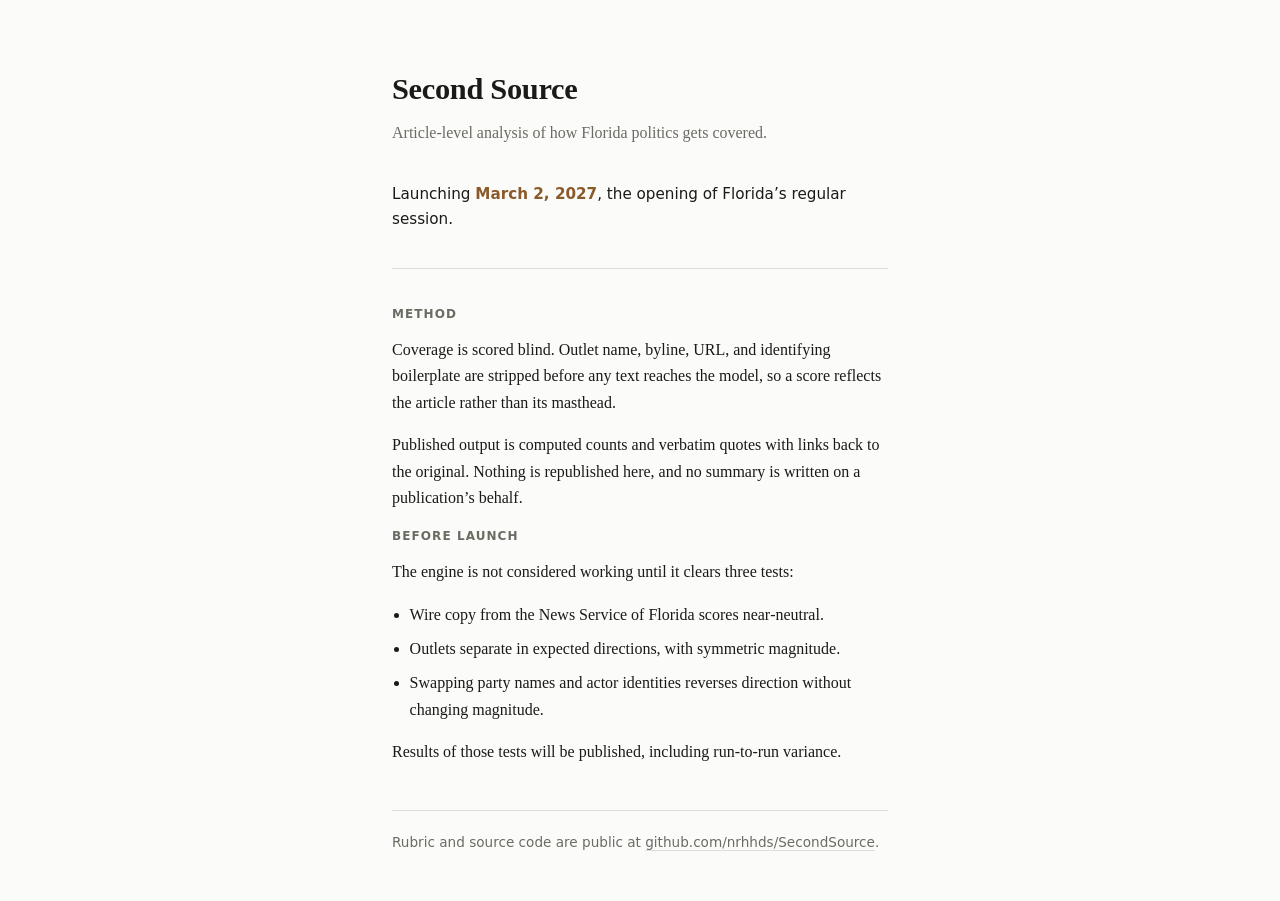
==== public/index.html @ d098f794 "Add holding page and static build config Vercel auto-detected the repo as a Python project and faile" ====
<!doctype html>
<html lang="en">
<head>
<meta charset="utf-8">
<meta name="viewport" content="width=device-width, initial-scale=1">
<title>Second Source</title>
<meta name="description" content="Article-level analysis of how Florida politics gets covered. Launching March 2, 2027.">
<style>
  :root {
    --bg: #fbfbf9;
    --fg: #1a1a18;
    --muted: #6b6b63;
    --rule: #dedcd4;
    --accent: #8a5a2b;
  }
  @media (prefers-color-scheme: dark) {
    :root {
      --bg: #16161a;
      --fg: #ececea;
      --muted: #9a9a93;
      --rule: #2e2e34;
      --accent: #d3a26a;
    }
  }
  * { box-sizing: border-box; }
  body {
    margin: 0;
    background: var(--bg);
    color: var(--fg);
    font: 16px/1.65 ui-serif, Georgia, "Times New Roman", serif;
    -webkit-font-smoothing: antialiased;
  }
  main {
    max-width: 34rem;
    margin: 0 auto;
    padding: 4rem 1.5rem 3rem;
  }
  h1 {
    font-size: 1.9rem;
    letter-spacing: -0.01em;
    margin: 0 0 0.35rem;
  }
  .tagline {
    color: var(--muted);
    margin: 0 0 2.25rem;
  }
  hr {
    border: 0;
    border-top: 1px solid var(--rule);
    margin: 2.25rem 0;
  }
  h2 {
    font-size: 0.75rem;
    font-family: ui-sans-serif, system-ui, sans-serif;
    text-transform: uppercase;
    letter-spacing: 0.09em;
    color: var(--muted);
    margin: 0 0 0.75rem;
    font-weight: 600;
  }
  p { margin: 0 0 1rem; }
  ul { margin: 0 0 1rem; padding-left: 1.1rem; }
  li { margin-bottom: 0.5rem; }
  .launch {
    font-family: ui-sans-serif, system-ui, sans-serif;
    font-size: 0.95rem;
  }
  .launch strong { color: var(--accent); }
  footer {
    margin-top: 2.75rem;
    padding-top: 1.25rem;
    border-top: 1px solid var(--rule);
    font-family: ui-sans-serif, system-ui, sans-serif;
    font-size: 0.85rem;
    color: var(--muted);
  }
  a { color: inherit; text-decoration-color: var(--rule); text-underline-offset: 3px; }
  a:hover { text-decoration-color: var(--accent); }
</style>
</head>
<body>
<main>
  <h1>Second Source</h1>
  <p class="tagline">Article-level analysis of how Florida politics gets covered.</p>

  <p class="launch">Launching <strong>March 2, 2027</strong>, the opening of Florida&rsquo;s regular session.</p>

  <hr>

  <h2>Method</h2>
  <p>
    Coverage is scored blind. Outlet name, byline, URL, and identifying
    boilerplate are stripped before any text reaches the model, so a score
    reflects the article rather than its masthead.
  </p>
  <p>
    Published output is computed counts and verbatim quotes with links back to
    the original. Nothing is republished here, and no summary is written on a
    publication&rsquo;s behalf.
  </p>

  <h2>Before launch</h2>
  <p>The engine is not considered working until it clears three tests:</p>
  <ul>
    <li>Wire copy from the News Service of Florida scores near&#8209;neutral.</li>
    <li>Outlets separate in expected directions, with symmetric magnitude.</li>
    <li>Swapping party names and actor identities reverses direction without changing magnitude.</li>
  </ul>
  <p>Results of those tests will be published, including run&#8209;to&#8209;run variance.</p>

  <footer>
    Rubric and source code are public at
    <a href="https://github.com/nrhhds/SecondSource">github.com/nrhhds/SecondSource</a>.
  </footer>
</main>
</body>
</html>
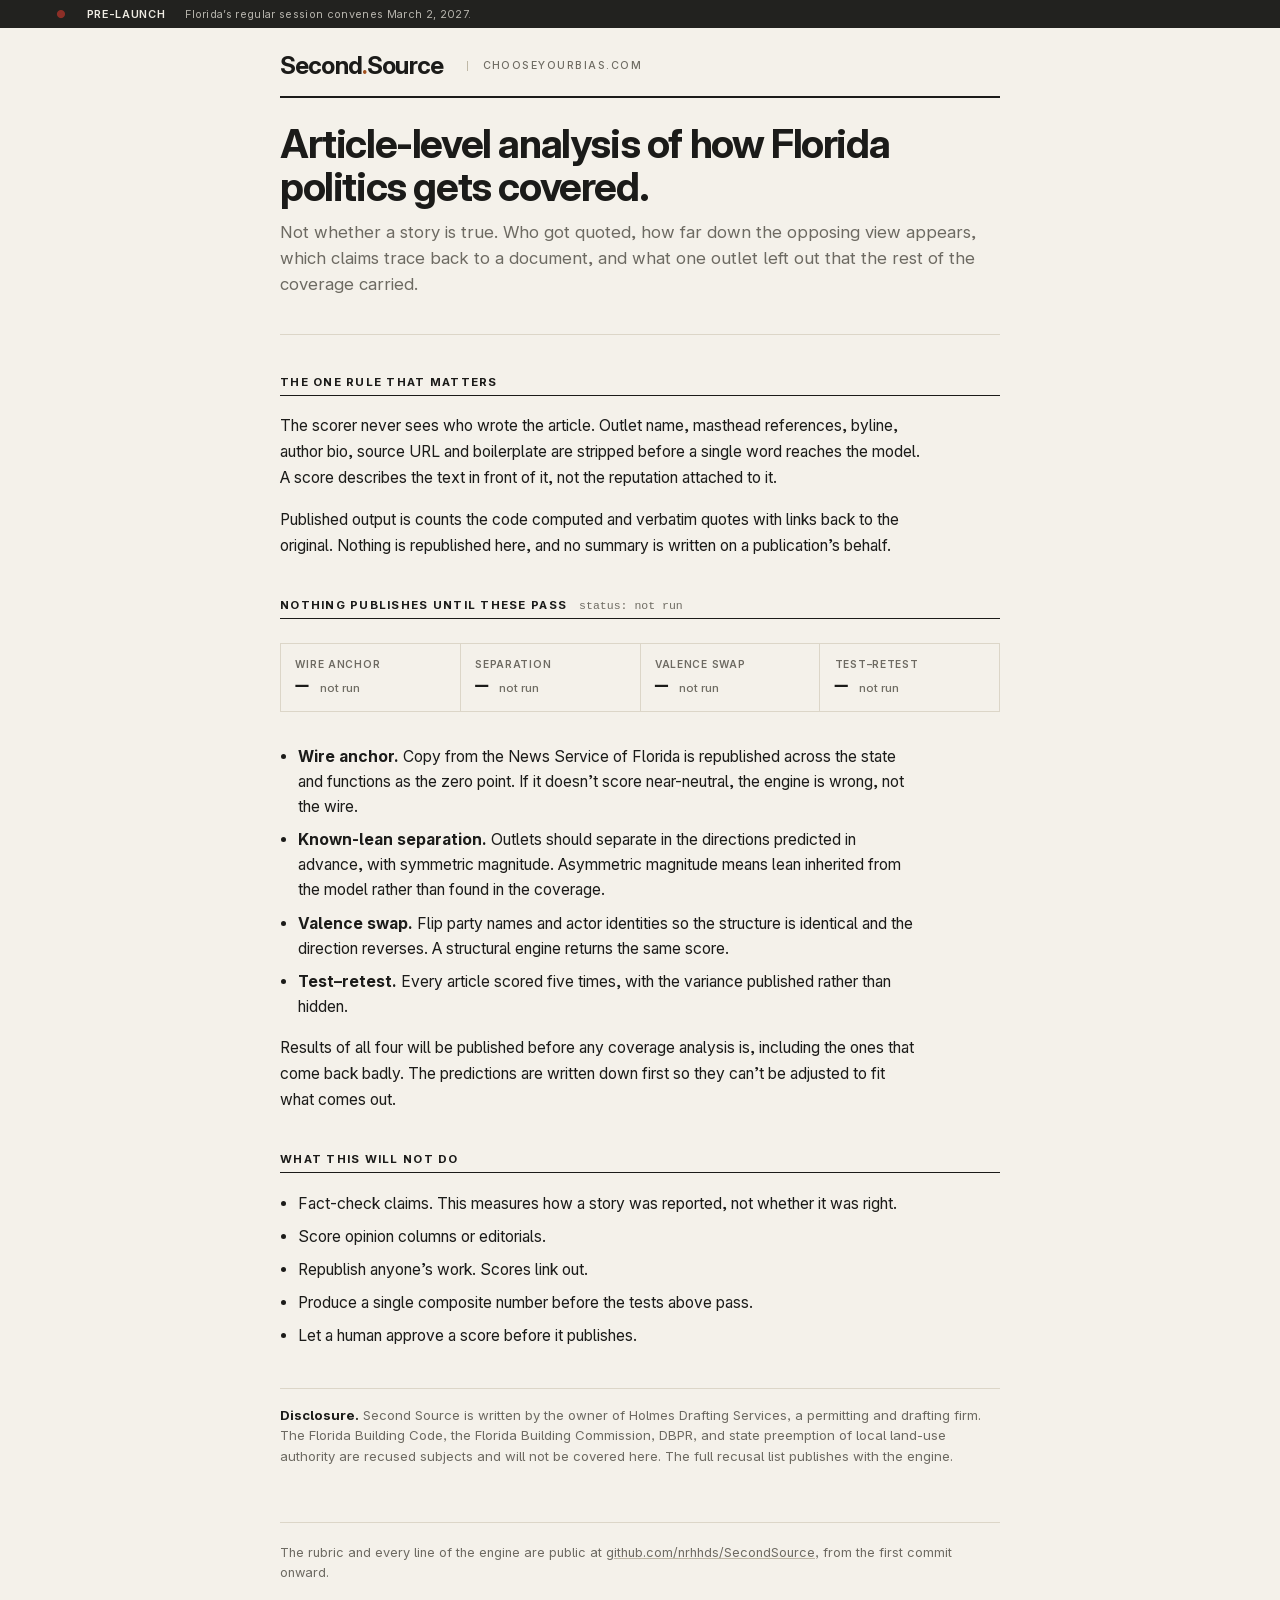
==== commit f8676816: "Redesign the site and add static generation Holding page rebuilt in a new design system: Inter self-" ====
--- a/public/index.html
+++ b/public/index.html
@@ -4,114 +4,108 @@
 <meta charset="utf-8">
 <meta name="viewport" content="width=device-width, initial-scale=1">
 <title>Second Source</title>
-<meta name="description" content="Article-level analysis of how Florida politics gets covered. Launching March 2, 2027.">
-<style>
-  :root {
-    --bg: #fbfbf9;
-    --fg: #1a1a18;
-    --muted: #6b6b63;
-    --rule: #dedcd4;
-    --accent: #8a5a2b;
-  }
-  @media (prefers-color-scheme: dark) {
-    :root {
-      --bg: #16161a;
-      --fg: #ececea;
-      --muted: #9a9a93;
-      --rule: #2e2e34;
-      --accent: #d3a26a;
-    }
-  }
-  * { box-sizing: border-box; }
-  body {
-    margin: 0;
-    background: var(--bg);
-    color: var(--fg);
-    font: 16px/1.65 ui-serif, Georgia, "Times New Roman", serif;
-    -webkit-font-smoothing: antialiased;
-  }
-  main {
-    max-width: 34rem;
-    margin: 0 auto;
-    padding: 4rem 1.5rem 3rem;
-  }
-  h1 {
-    font-size: 1.9rem;
-    letter-spacing: -0.01em;
-    margin: 0 0 0.35rem;
-  }
-  .tagline {
-    color: var(--muted);
-    margin: 0 0 2.25rem;
-  }
-  hr {
-    border: 0;
-    border-top: 1px solid var(--rule);
-    margin: 2.25rem 0;
-  }
-  h2 {
-    font-size: 0.75rem;
-    font-family: ui-sans-serif, system-ui, sans-serif;
-    text-transform: uppercase;
-    letter-spacing: 0.09em;
-    color: var(--muted);
-    margin: 0 0 0.75rem;
-    font-weight: 600;
-  }
-  p { margin: 0 0 1rem; }
-  ul { margin: 0 0 1rem; padding-left: 1.1rem; }
-  li { margin-bottom: 0.5rem; }
-  .launch {
-    font-family: ui-sans-serif, system-ui, sans-serif;
-    font-size: 0.95rem;
-  }
-  .launch strong { color: var(--accent); }
-  footer {
-    margin-top: 2.75rem;
-    padding-top: 1.25rem;
-    border-top: 1px solid var(--rule);
-    font-family: ui-sans-serif, system-ui, sans-serif;
-    font-size: 0.85rem;
-    color: var(--muted);
-  }
-  a { color: inherit; text-decoration-color: var(--rule); text-underline-offset: 3px; }
-  a:hover { text-decoration-color: var(--accent); }
-</style>
+<meta name="description" content="Article-level analysis of how Florida politics gets covered. Coverage is scored blind. Launching March 2, 2027.">
+<meta property="og:title" content="Second Source">
+<meta property="og:description" content="Article-level analysis of how Florida politics gets covered. Coverage is scored blind.">
+<meta property="og:type" content="website">
+<meta property="og:url" content="https://chooseyourbias.com/">
+<link rel="stylesheet" href="style.css">
 </head>
 <body>
-<main>
-  <h1>Second Source</h1>
-  <p class="tagline">Article-level analysis of how Florida politics gets covered.</p>
 
-  <p class="launch">Launching <strong>March 2, 2027</strong>, the opening of Florida&rsquo;s regular session.</p>
+<div class="topbar">
+  <div class="in">
+    <span class="dot">●</span>
+    <span>Pre-launch</span>
+    <span class="fill quiet">Florida&rsquo;s regular session convenes March 2, 2027.</span>
+  </div>
+</div>
 
-  <hr>
+<div class="shell shell--narrow">
 
-  <h2>Method</h2>
-  <p>
-    Coverage is scored blind. Outlet name, byline, URL, and identifying
-    boilerplate are stripped before any text reaches the model, so a score
-    reflects the article rather than its masthead.
-  </p>
-  <p>
-    Published output is computed counts and verbatim quotes with links back to
-    the original. Nothing is republished here, and no summary is written on a
-    publication&rsquo;s behalf.
-  </p>
+  <header class="masthead">
+    <span class="wordmark">Second<span>.</span>Source</span>
+    <span class="domain">chooseyourbias.com</span>
+  </header>
 
-  <h2>Before launch</h2>
-  <p>The engine is not considered working until it clears three tests:</p>
-  <ul>
-    <li>Wire copy from the News Service of Florida scores near&#8209;neutral.</li>
-    <li>Outlets separate in expected directions, with symmetric magnitude.</li>
-    <li>Swapping party names and actor identities reverses direction without changing magnitude.</li>
-  </ul>
-  <p>Results of those tests will be published, including run&#8209;to&#8209;run variance.</p>
+  <div class="hero">
+    <h1>Article-level analysis of how Florida politics gets covered.</h1>
+    <p>Not whether a story is true. Who got quoted, how far down the opposing
+      view appears, which claims trace back to a document, and what one outlet
+      left out that the rest of the coverage carried.</p>
+  </div>
 
-  <footer>
-    Rubric and source code are public at
-    <a href="https://github.com/nrhhds/SecondSource">github.com/nrhhds/SecondSource</a>.
+  <div class="sec"><h2>The one rule that matters</h2></div>
+  <div class="prose">
+    <p>
+      The scorer never sees who wrote the article. Outlet name, masthead
+      references, byline, author bio, source URL and boilerplate are stripped
+      before a single word reaches the model. A score describes the text in front
+      of it, not the reputation attached to it.
+    </p>
+    <p>
+      Published output is counts the code computed and verbatim quotes with links
+      back to the original. Nothing is republished here, and no summary is written
+      on a publication&rsquo;s behalf.
+    </p>
+  </div>
+
+  <div class="sec"><h2>Nothing publishes until these pass</h2><span class="count">status: not run</span></div>
+
+  <div class="statrow">
+    <div><div class="k">Wire anchor</div><div class="v">&mdash; <small>not run</small></div></div>
+    <div><div class="k">Separation</div><div class="v">&mdash; <small>not run</small></div></div>
+    <div><div class="k">Valence swap</div><div class="v">&mdash; <small>not run</small></div></div>
+    <div><div class="k">Test&ndash;retest</div><div class="v">&mdash; <small>not run</small></div></div>
+  </div>
+
+  <div class="prose">
+    <ul>
+      <li><strong>Wire anchor.</strong> Copy from the News Service of Florida is
+        republished across the state and functions as the zero point. If it
+        doesn&rsquo;t score near-neutral, the engine is wrong, not the wire.</li>
+      <li><strong>Known-lean separation.</strong> Outlets should separate in the
+        directions predicted in advance, with symmetric magnitude. Asymmetric
+        magnitude means lean inherited from the model rather than found in the
+        coverage.</li>
+      <li><strong>Valence swap.</strong> Flip party names and actor identities so
+        the structure is identical and the direction reverses. A structural engine
+        returns the same score.</li>
+      <li><strong>Test&ndash;retest.</strong> Every article scored five times, with
+        the variance published rather than hidden.</li>
+    </ul>
+    <p>
+      Results of all four will be published before any coverage analysis is,
+      including the ones that come back badly. The predictions are written down
+      first so they can&rsquo;t be adjusted to fit what comes out.
+    </p>
+  </div>
+
+  <div class="sec"><h2>What this will not do</h2></div>
+  <div class="prose">
+    <ul>
+      <li>Fact-check claims. This measures how a story was reported, not whether it was right.</li>
+      <li>Score opinion columns or editorials.</li>
+      <li>Republish anyone&rsquo;s work. Scores link out.</li>
+      <li>Produce a single composite number before the tests above pass.</li>
+      <li>Let a human approve a score before it publishes.</li>
+    </ul>
+  </div>
+
+  <div class="disclosure">
+    <b>Disclosure.</b> Second Source is written by the owner of Holmes Drafting
+    Services, a permitting and drafting firm. The Florida Building Code, the
+    Florida Building Commission, DBPR, and state preemption of local land-use
+    authority are recused subjects and will not be covered here. The full recusal
+    list publishes with the engine.
+  </div>
+
+  <footer class="foot">
+    The rubric and every line of the engine are public at
+    <a href="https://github.com/nrhhds/SecondSource">github.com/nrhhds/SecondSource</a>,
+    from the first commit onward.
   </footer>
-</main>
+
+</div>
 </body>
 </html>
--- a/public/style.css
+++ b/public/style.css
@@ -0,0 +1,489 @@
+/* Second Source — prototype stylesheet, v2
+   Reference points: Ground News (measurement bar + stat line under every
+   headline), The Hill (dense wide grid, small heavy headlines, ink not black),
+   TheBlaze (warm paper canvas, grotesk sans, tight negative tracking).
+
+   Rules taken from all three: sans-serif everywhere, zero border-radius, flat —
+   no shadows or boxes, hairline rules do the separating.
+
+   One deliberate departure: blue/red is reserved for the political axis, which
+   here appears only on the calibration page where lean is the thing being
+   tested. Article-level sides are "for the bill / against the bill" and get
+   slate and ochre. Ground News does the same thing with its tan accent. */
+
+/* Inter v4.1, self-hosted. SIL Open Font License — fonts/OFL.txt.
+   Self-hosted rather than CDN: no third-party request from a site whose whole
+   argument is that it doesn't hand readers off to anyone. */
+@font-face {
+  font-family: "InterVariable";
+  font-style: normal;
+  font-weight: 100 900;
+  font-display: swap;
+  src: url("fonts/InterVariable.woff2") format("woff2");
+}
+@font-face {
+  font-family: "InterVariable";
+  font-style: italic;
+  font-weight: 100 900;
+  font-display: swap;
+  src: url("fonts/InterVariable-Italic.woff2") format("woff2");
+}
+
+:root {
+  --paper: #f4f1ea;
+  --paper-2: #eae5d9;
+  --ink: #1b1b19;
+  --muted: #6d6a62;
+  --faint: #6f6c63;
+  --rule: #dcd6c8;
+  --rule-hard: #bfb8a6;
+  --panel: #ece7db;
+  --invert: #22221f;
+  --invert-fg: #efece3;
+
+  --accent: #a3521f;
+  --mark: #f0dfbe;
+
+  --side-a: #3c5c6b;
+  --side-b: #a3521f;
+
+  --left: #204986;
+  --right: #802727;
+  --center: #b3ac9c;
+
+  --flag: #8c2f27;
+
+  --sans: "InterVariable", "Inter", "Segoe UI Variable Text", "Segoe UI",
+          -apple-system, system-ui, Helvetica, Arial, sans-serif;
+  --mono: ui-monospace, "Cascadia Mono", "SF Mono", Consolas, monospace;
+}
+
+@media (prefers-color-scheme: dark) {
+  :root {
+    --paper: #1c1c1a;
+    --paper-2: #232320;
+    --ink: #edeae2;
+    --muted: #9d998f;
+    --faint: #948f85;
+    --rule: #35342f;
+    --rule-hard: #4c4a43;
+    --panel: #232320;
+    --invert: #edeae2;
+    --invert-fg: #1c1c1a;
+
+    --accent: #e0a465;
+    --mark: #3d3225;
+
+    --side-a: #86aec1;
+    --side-b: #e0a465;
+
+    --left: #6f96cf;
+    --right: #c96f66;
+    --center: #55534b;
+
+    --flag: #d1665c;
+  }
+}
+
+* { box-sizing: border-box; }
+html { -webkit-text-size-adjust: 100%; }
+
+body {
+  margin: 0;
+  background: var(--paper);
+  color: var(--ink);
+  font: 400 15px/1.55 var(--sans);
+  -webkit-font-smoothing: antialiased;
+  font-optical-sizing: auto;
+  /* cv05: lowercase l with a tail — disambiguates l/1/I in bill numbers and counts */
+  font-feature-settings: "cv05" 1, "ss03" 1;
+}
+
+a { color: inherit; text-decoration: none; }
+a:hover { text-decoration: underline; text-decoration-thickness: 1px; text-underline-offset: 2px; }
+
+/* ---------- top strip ---------- */
+
+.topbar {
+  background: var(--invert);
+  color: var(--invert-fg);
+  font: 600 0.68rem/1 var(--sans);
+  letter-spacing: 0.06em;
+  text-transform: uppercase;
+  padding: 0.55rem 0;
+}
+.topbar .in {
+  max-width: 76rem; margin: 0 auto; padding: 0 1.5rem;
+  display: flex; flex-wrap: wrap; gap: 0.4rem 1.25rem; align-items: center;
+}
+.topbar .dot { color: var(--flag); }
+.topbar .fill { flex: 1 1 auto; }
+.topbar .quiet { font-weight: 400; letter-spacing: 0.03em; text-transform: none; opacity: 0.72; }
+
+/* ---------- shell ---------- */
+
+.shell { max-width: 76rem; margin: 0 auto; padding: 0 1.5rem 5rem; }
+.shell--narrow { max-width: 48rem; }
+
+/* ---------- masthead ---------- */
+
+.masthead {
+  display: flex; align-items: center; flex-wrap: wrap;
+  gap: 0.5rem 1.5rem;
+  padding: 1.6rem 0 1.1rem;
+  border-bottom: 2px solid var(--ink);
+}
+.wordmark {
+  font: 700 1.5rem/1 var(--sans);
+  letter-spacing: -0.035em;
+}
+.wordmark span { color: var(--accent); }
+.domain {
+  font: 500 0.66rem/1 var(--sans);
+  letter-spacing: 0.14em; text-transform: uppercase; color: var(--faint);
+  padding-left: 0.9rem; border-left: 1px solid var(--rule-hard);
+}
+.masthead nav {
+  margin-left: auto; display: flex; gap: 1.4rem;
+  font: 600 0.78rem/1 var(--sans); letter-spacing: -0.005em;
+}
+.masthead nav a { color: var(--muted); padding-bottom: 0.15rem; }
+.masthead nav a:hover { color: var(--ink); text-decoration: none; }
+.masthead nav a[aria-current] { color: var(--ink); box-shadow: 0 2px 0 var(--accent); }
+
+/* ---------- status banner ---------- */
+
+.status {
+  border-bottom: 1px solid var(--rule);
+  padding: 0.8rem 0;
+  font: 0.82rem/1.5 var(--sans);
+  color: var(--muted);
+  display: flex; flex-wrap: wrap; gap: 0.3rem 0.7rem; align-items: baseline;
+}
+.status b {
+  font: 700 0.66rem/1.4 var(--sans); letter-spacing: 0.08em; text-transform: uppercase;
+  background: var(--accent); color: var(--paper); padding: 0.22rem 0.4rem;
+}
+@media (prefers-color-scheme: dark) { .status b { color: #1c1c1a; } }
+.status a { color: var(--ink); text-decoration: underline; text-decoration-color: var(--rule-hard); }
+
+/* ---------- section headers ---------- */
+
+.sec {
+  display: flex; align-items: baseline; gap: 0.75rem;
+  border-bottom: 1px solid var(--ink);
+  padding-bottom: 0.4rem; margin: 2.6rem 0 1.1rem;
+}
+.sec h2 {
+  font: 700 0.72rem/1 var(--sans); letter-spacing: 0.11em; text-transform: uppercase;
+  margin: 0;
+}
+.sec .more { margin-left: auto; font: 500 0.72rem/1 var(--sans); color: var(--muted); }
+.sec .count { font: 500 0.72rem/1 var(--mono); color: var(--faint); }
+
+/* ---------- grid ---------- */
+
+.cols { display: grid; grid-template-columns: 1fr 19rem; gap: 0 3rem; align-items: start; }
+.cards { display: grid; grid-template-columns: 1fr 1fr; gap: 0 2rem; }
+.rail { border-left: 1px solid var(--rule); padding-left: 2rem; }
+
+/* ---------- headlines ---------- */
+
+.hero { padding: 1.6rem 0 1.4rem; border-bottom: 1px solid var(--rule); }
+.hero h1 {
+  font: 700 2.5rem/1.06 var(--sans); letter-spacing: -0.035em; margin: 0 0 0.7rem;
+}
+.hero p { font-size: 1.05rem; color: var(--muted); margin: 0 0 0.9rem; max-width: 44rem; }
+
+.kicker {
+  font: 700 0.66rem/1 var(--sans); letter-spacing: 0.11em; text-transform: uppercase;
+  color: var(--accent); display: block; margin-bottom: 0.6rem;
+}
+
+h1.page { font: 700 2.1rem/1.08 var(--sans); letter-spacing: -0.035em; margin: 1.8rem 0 0.7rem; }
+h1.page.sm { font-size: 1.7rem; }
+
+.card { padding: 1.15rem 0; border-bottom: 1px solid var(--rule); }
+.card h3 { font: 600 1.06rem/1.25 var(--sans); letter-spacing: -0.017em; margin: 0 0 0.5rem; }
+.card--lead h3 { font-size: 1.3rem; letter-spacing: -0.022em; }
+
+.meta {
+  font: 500 0.72rem/1.5 var(--sans); color: var(--muted);
+  display: flex; flex-wrap: wrap; gap: 0.1rem 0.45rem; align-items: baseline;
+}
+.meta .outlet { font-weight: 600; color: var(--ink); }
+.meta .sep { color: var(--rule-hard); }
+.stamp { font: 0.68rem/1.5 var(--mono); color: var(--faint); letter-spacing: -0.01em; }
+
+.tag {
+  font: 600 0.62rem/1 var(--sans); letter-spacing: 0.07em; text-transform: uppercase;
+  border: 1px solid var(--rule-hard); color: var(--muted);
+  padding: 0.22rem 0.34rem; white-space: nowrap;
+}
+.tag--anchor { border-color: var(--accent); color: var(--accent); }
+.tag--out { border-style: dashed; }
+
+/* ---------- the measurement bar (signature component) ---------- */
+
+.mbar {
+  display: flex; height: 8px; margin: 0.75rem 0 0.4rem;
+  background: var(--rule); overflow: hidden;
+}
+.mbar i { display: block; height: 100%; }
+.mbar .a { background: var(--side-a); }
+.mbar .b { background: var(--side-b); }
+.mbar .n { background: var(--center); }
+.mbar .l { background: var(--left); }
+.mbar .r { background: var(--right); }
+.mbar--tall { height: 12px; }
+.mbar--tiny { height: 5px; margin: 0.5rem 0 0.3rem; }
+
+.mstat {
+  font: 500 0.72rem/1.5 var(--sans); color: var(--muted);
+  display: flex; flex-wrap: wrap; gap: 0.1rem 0.9rem;
+}
+.mstat b { font-weight: 700; color: var(--ink); }
+.mstat .sw::before {
+  content: ""; display: inline-block; width: 8px; height: 8px; margin-right: 0.35rem;
+}
+.mstat .sw.a::before { background: var(--side-a); }
+.mstat .sw.b::before { background: var(--side-b); }
+.mstat .sw.n::before { background: var(--center); }
+.mstat .sw.l::before { background: var(--left); }
+.mstat .sw.r::before { background: var(--right); }
+
+/* numeric readout row under a headline */
+.readout {
+  display: flex; flex-wrap: wrap; gap: 0.35rem 1.35rem; margin-top: 0.6rem;
+  font: 500 0.7rem/1.4 var(--sans); color: var(--muted);
+}
+.readout b {
+  display: block; font: 700 0.95rem/1.2 var(--mono); font-variant-numeric: tabular-nums;
+  color: var(--ink); letter-spacing: -0.03em;
+}
+.readout .flagged b { color: var(--flag); }
+
+/* big stat strip */
+.statrow {
+  display: grid; grid-template-columns: repeat(auto-fit, minmax(7.5rem, 1fr));
+  gap: 1px; background: var(--rule); border: 1px solid var(--rule);
+  margin: 1.5rem 0 2rem;
+}
+.statrow > div { background: var(--paper); padding: 0.85rem 0.9rem; }
+.statrow .k {
+  font: 600 0.64rem/1.3 var(--sans); letter-spacing: 0.07em; text-transform: uppercase;
+  color: var(--muted); margin-bottom: 0.3rem;
+}
+.statrow .v {
+  font: 700 1.35rem/1 var(--mono); font-variant-numeric: tabular-nums; letter-spacing: -0.04em;
+}
+.statrow .v small { font: 500 0.72rem/1 var(--sans); color: var(--faint); letter-spacing: 0; }
+
+/* ---------- outlet comparison (the Ground News move) ---------- */
+
+.compare { border-top: 1px solid var(--ink); }
+.crow {
+  display: grid; grid-template-columns: 11rem 1fr 9rem;
+  gap: 0 1.5rem; padding: 1.05rem 0; border-bottom: 1px solid var(--rule);
+  align-items: start;
+}
+.crow .who { display: flex; flex-direction: column; gap: 0.3rem; align-items: flex-start; }
+.crow .who b { font: 700 0.82rem/1.25 var(--sans); letter-spacing: -0.012em; }
+.crow .hed { font: 500 1.02rem/1.3 var(--sans); letter-spacing: -0.014em; }
+.crow .hed .sub { display: block; margin-top: 0.4rem; }
+.crow .fig { text-align: right; }
+.crow .fig b {
+  font: 700 1.1rem/1 var(--mono); font-variant-numeric: tabular-nums; letter-spacing: -0.04em;
+  display: block;
+}
+.crow .fig span { font: 500 0.66rem/1.4 var(--sans); color: var(--muted); }
+.crow--muted .hed { color: var(--muted); }
+
+/* ---------- signals ---------- */
+
+.signal { padding: 1.05rem 0; border-bottom: 1px solid var(--rule); }
+.signal-head { display: flex; align-items: baseline; gap: 0.75rem; }
+.signal-name { font: 500 0.78rem/1.4 var(--mono); letter-spacing: -0.02em; }
+.signal-val {
+  margin-left: auto; font: 700 1.05rem/1 var(--mono);
+  font-variant-numeric: tabular-nums; letter-spacing: -0.04em; white-space: nowrap;
+}
+.signal-desc { font-size: 0.85rem; color: var(--muted); margin: 0.35rem 0 0; }
+.judged {
+  font: 700 0.58rem/1 var(--sans); letter-spacing: 0.09em;
+  border: 1px solid var(--rule-hard); color: var(--muted);
+  padding: 0.2rem 0.28rem; vertical-align: 1px;
+}
+
+.chips { display: flex; flex-wrap: wrap; gap: 0.35rem; margin: 0.75rem 0 0; padding: 0; list-style: none; }
+.chips li {
+  font: 500 0.72rem/1 var(--sans); padding: 0.34rem 0.5rem;
+  border: 1px solid var(--rule-hard);
+}
+.chips li.absent { color: var(--faint); border-style: dashed; text-decoration: line-through; }
+
+details.receipts { margin-top: 0.75rem; }
+details.receipts > summary {
+  font: 700 0.66rem/1 var(--sans); letter-spacing: 0.09em; text-transform: uppercase;
+  color: var(--accent); cursor: pointer; list-style: none; padding: 0.35rem 0; display: inline-block;
+}
+details.receipts > summary::-webkit-details-marker { display: none; }
+details.receipts > summary::before { content: "+ "; }
+details.receipts[open] > summary::before { content: "\2212 "; }
+details.receipts > summary:hover { text-decoration: underline; }
+
+.evidence { margin: 0.45rem 0 0; padding: 0; list-style: none; }
+.evidence li {
+  border-left: 2px solid var(--rule-hard); padding: 0.15rem 0 0.15rem 0.75rem;
+  margin-bottom: 0.5rem; font-size: 0.9rem;
+}
+.evidence .para {
+  font: 0.68rem/1.5 var(--mono); color: var(--faint);
+  display: inline-block; min-width: 2.6rem;
+}
+.evidence mark { background: var(--mark); color: inherit; padding: 0 2px; }
+.evidence .why { font-size: 0.78rem; color: var(--muted); }
+
+/* ---------- tables ---------- */
+
+table { width: 100%; border-collapse: collapse; font-size: 0.84rem; }
+th, td { text-align: left; padding: 0.55rem 0.7rem 0.55rem 0; border-bottom: 1px solid var(--rule); vertical-align: top; }
+th {
+  font: 700 0.64rem/1.4 var(--sans); letter-spacing: 0.08em; text-transform: uppercase;
+  color: var(--muted); border-bottom: 1px solid var(--ink);
+}
+td.num, th.num { text-align: right; font-family: var(--mono); font-variant-numeric: tabular-nums; letter-spacing: -0.02em; padding-right: 0; }
+th.num { font-family: var(--sans); }
+.scroll { overflow-x: auto; }
+.yes { color: var(--ink); }
+.no { color: var(--faint); }
+tbody tr:hover { background: var(--panel); }
+
+/* ---------- blocks ---------- */
+
+.caveat {
+  border-left: 3px solid var(--accent); background: var(--panel);
+  padding: 0.9rem 1.1rem; font-size: 0.85rem; color: var(--muted); margin: 0 0 1.5rem;
+}
+.caveat strong { color: var(--ink); }
+
+.prose { max-width: 40rem; }
+.prose p { margin: 0 0 1rem; font-size: 0.98rem; line-height: 1.65; }
+.prose ul { margin: 0 0 1rem; padding-left: 1.15rem; }
+.prose li { margin-bottom: 0.5rem; font-size: 0.98rem; line-height: 1.6; }
+.note { font-size: 0.8rem; line-height: 1.6; color: var(--muted); }
+
+code { font: 0.82rem/1.5 var(--mono); background: var(--panel); padding: 0.1rem 0.3rem; }
+pre {
+  font: 0.8rem/1.65 var(--mono); background: var(--invert); color: var(--invert-fg);
+  padding: 0.85rem 1rem; overflow-x: auto; margin: 0 0 1rem;
+}
+
+.repro { border-top: 2px solid var(--ink); margin-top: 2.75rem; padding-top: 1.25rem; }
+
+.foot {
+  border-top: 1px solid var(--rule); margin-top: 3.5rem; padding-top: 1.25rem;
+  font-size: 0.8rem; color: var(--muted);
+}
+.foot a { text-decoration: underline; text-decoration-color: var(--rule-hard); }
+
+/* ---------- byline piece ----------
+   Long-form media criticism. One narrow measure for reading, with evidence
+   blocks allowed to break out to full width. The evidence is the point of the
+   piece, so it gets more room than the prose, not less. */
+
+.piece {
+  display: grid;
+  grid-template-columns:
+    [full-start] minmax(0, 1fr)
+    [text-start] minmax(0, 38rem) [text-end]
+    minmax(0, 1fr) [full-end];
+}
+.piece > * { grid-column: text; }
+.piece > .breakout { grid-column: full; }
+
+.piece .dek {
+  font: 400 1.2rem/1.45 var(--sans);
+  letter-spacing: -0.012em;
+  color: var(--muted);
+  margin: 0 0 1.4rem;
+}
+.byline {
+  display: flex; flex-wrap: wrap; gap: 0.3rem 0.5rem; align-items: baseline;
+  border-top: 1px solid var(--rule); border-bottom: 1px solid var(--rule);
+  padding: 0.7rem 0; margin: 0 0 2rem;
+  font: 500 0.76rem/1.5 var(--sans); color: var(--muted);
+}
+.byline b { font-weight: 700; color: var(--ink); }
+.byline .sep { color: var(--rule-hard); }
+
+.piece p { font-size: 1.06rem; line-height: 1.7; margin: 0 0 1.3rem; }
+.piece h2 {
+  font: 700 1.35rem/1.2 var(--sans); letter-spacing: -0.025em;
+  margin: 2.4rem 0 0.9rem;
+}
+.piece blockquote {
+  margin: 0 0 1.3rem; padding: 0 0 0 1.1rem;
+  border-left: 3px solid var(--accent);
+  font-size: 1.06rem; line-height: 1.6;
+}
+.piece blockquote cite {
+  display: block; margin-top: 0.5rem; font: 500 0.78rem/1.5 var(--sans);
+  color: var(--muted); font-style: normal;
+}
+
+/* full-width evidence block inside a piece */
+.figure { margin: 2.2rem 0; }
+.figure > .cap {
+  display: flex; align-items: baseline; gap: 0.75rem;
+  border-bottom: 1px solid var(--ink); padding-bottom: 0.4rem; margin-bottom: 0.2rem;
+}
+.figure > .cap h3 {
+  font: 700 0.72rem/1 var(--sans); letter-spacing: 0.11em; text-transform: uppercase; margin: 0;
+}
+.figure > .cap .src { margin-left: auto; font: 500 0.7rem/1 var(--mono); color: var(--faint); }
+.figure > .note { margin-top: 0.7rem; }
+
+/* the number that carries the piece */
+.pull {
+  margin: 2.2rem 0; padding: 1.2rem 0;
+  border-top: 2px solid var(--ink); border-bottom: 2px solid var(--ink);
+  display: flex; align-items: baseline; gap: 1.2rem; flex-wrap: wrap;
+}
+.pull .n {
+  font: 700 3.2rem/0.9 var(--mono); font-variant-numeric: tabular-nums;
+  letter-spacing: -0.05em; color: var(--accent);
+}
+.pull .t { flex: 1 1 14rem; font: 500 1rem/1.4 var(--sans); letter-spacing: -0.01em; }
+
+.correction {
+  border: 1px solid var(--flag); border-left-width: 3px;
+  padding: 0.9rem 1.1rem; margin: 2.5rem 0 0; font-size: 0.85rem; color: var(--muted);
+}
+.correction b {
+  display: block; font: 700 0.66rem/1.4 var(--sans); letter-spacing: 0.08em;
+  text-transform: uppercase; color: var(--flag); margin-bottom: 0.35rem;
+}
+
+.disclosure {
+  border-top: 1px solid var(--rule); margin-top: 2.5rem; padding-top: 1rem;
+  font-size: 0.82rem; color: var(--muted);
+}
+.disclosure b { color: var(--ink); }
+
+/* ---------- responsive ---------- */
+
+@media (max-width: 62rem) {
+  .cols { grid-template-columns: 1fr; gap: 0; }
+  .rail { border-left: 0; padding-left: 0; border-top: 2px solid var(--ink); margin-top: 2.5rem; padding-top: 0.5rem; }
+}
+@media (max-width: 48rem) {
+  .cards { grid-template-columns: 1fr; gap: 0; }
+  .crow { grid-template-columns: 1fr; gap: 0.5rem 0; }
+  .crow .fig { text-align: left; display: flex; align-items: baseline; gap: 0.5rem; }
+  .hero h1 { font-size: 1.9rem; }
+  h1.page { font-size: 1.65rem; }
+  .masthead nav { margin-left: 0; width: 100%; flex-wrap: wrap; gap: 1rem; }
+  .pull .n { font-size: 2.4rem; }
+  .piece .dek { font-size: 1.05rem; }
+}
